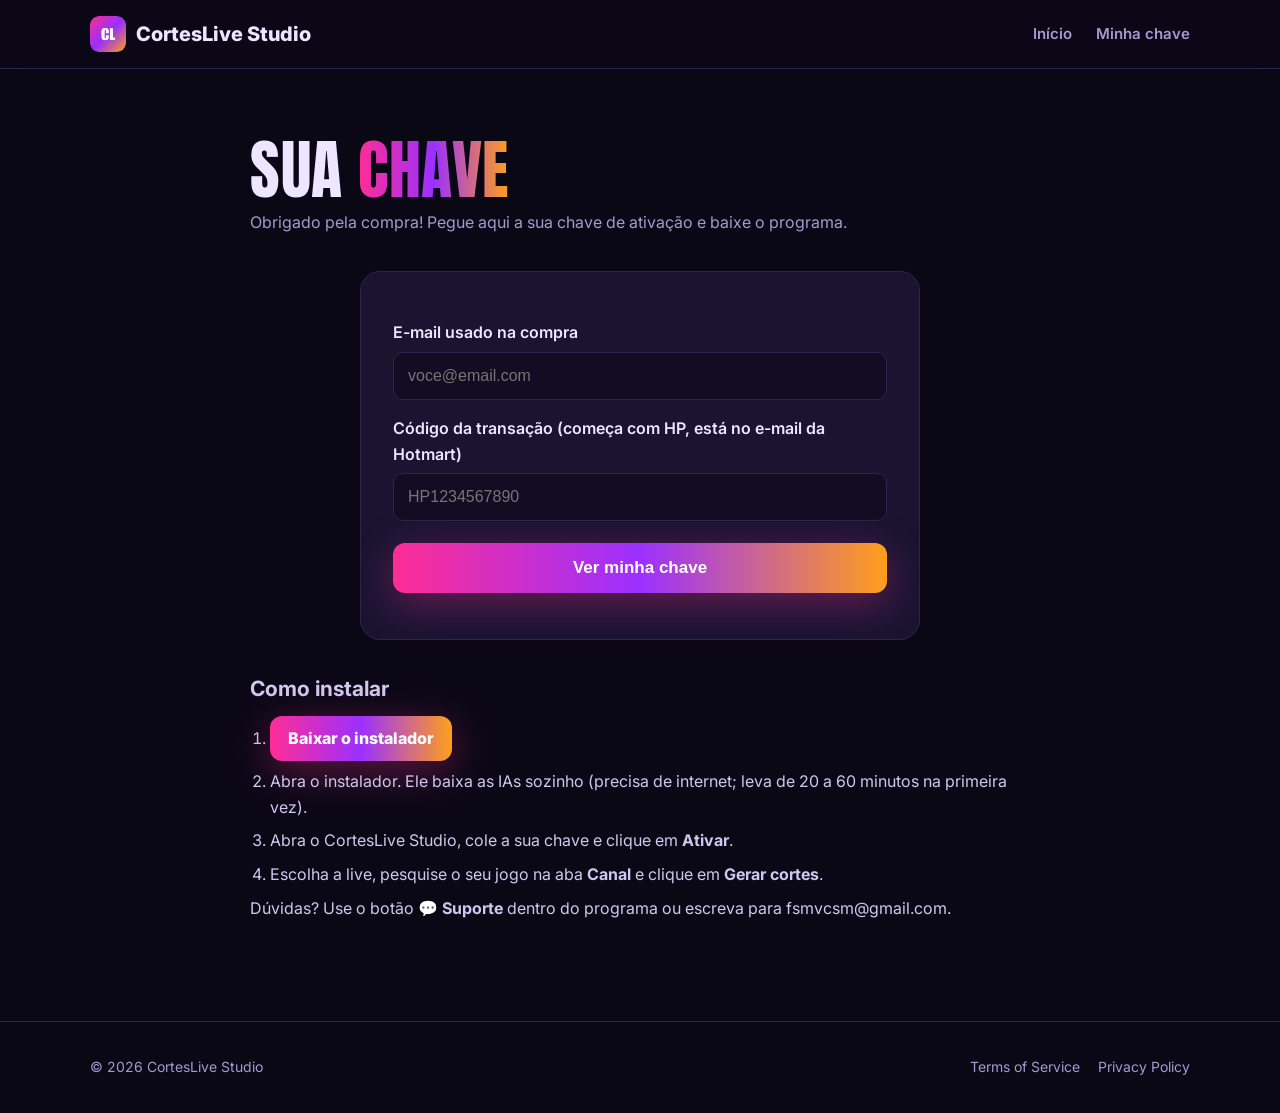
==== minha-chave.html @ 352e933e "Add files via upload" ====
<!doctype html>
<html lang="pt-BR">
<head>
<meta charset="utf-8">
<meta name="viewport" content="width=device-width, initial-scale=1">
<title>Sua chave · CortesLive Studio</title>
<link rel="icon" href="logo.png">
<link href="https://fonts.googleapis.com/css2?family=Anton&family=Inter:wght@400;600;800&display=swap" rel="stylesheet">
<link rel="stylesheet" href="style.css">
<style>
  .caixa { max-width: 560px; margin: 0 auto; background: var(--card); border: 1px solid var(--line); border-radius: 20px; padding: 32px; }
  .caixa label { display: block; font-weight: 600; margin: 16px 0 6px; }
  .caixa input { width: 100%; padding: 14px; border-radius: 10px; border: 1px solid var(--line); background: var(--bg2); color: var(--txt); font-size: 16px; }
  .caixa button { width: 100%; margin-top: 22px; border: 0; cursor: pointer; font-size: 17px; }
  .chave { margin-top: 22px; padding: 18px; border-radius: 12px; background: var(--bg2); border: 2px dashed var(--rosa);
           font: 400 28px 'Anton', Impact; letter-spacing: 2px; text-align: center; display: none; }
  .msg { margin-top: 14px; color: var(--sub); }
  .passos-c { margin-top: 26px; color: #cfc8ee; }
  .passos-c li { margin: 8px 0 8px 20px; }
</style>
</head>
<body>
<header><div class="wrap">
  <a class="marca" href="./"><img src="logo.png" alt="">CortesLive Studio</a>
  <nav><a href="./">Início</a><a href="minha-chave.html">Minha chave</a></nav>
</div></header>
<main class="doc">
  <h1>Sua <span style="background:var(--grad);-webkit-background-clip:text;background-clip:text;color:transparent">chave</span></h1>
  <p class="data">Obrigado pela compra! Pegue aqui a sua chave de ativação e baixe o programa.</p>
  <div class="caixa">
    <label for="email">E-mail usado na compra</label>
    <input id="email" type="email" placeholder="voce@email.com" autocomplete="email">
    <label for="trans">Código da transação (começa com HP, está no e-mail da Hotmart)</label>
    <input id="trans" placeholder="HP1234567890">
    <button class="bt pri" id="bt">Ver minha chave</button>
    <div class="chave" id="chave"></div>
    <p class="msg" id="msg"></p>
  </div>
  <div class="passos-c">
    <h2>Como instalar</h2>
    <ol>
      <li><a class="bt pri" style="display:inline-block;padding:10px 18px" href="https://corteslive.fsmvcsm.workers.dev/baixar/CortesLive-Studio-Setup.exe">Baixar o instalador</a></li>
      <li>Abra o instalador. Ele baixa as IAs sozinho (precisa de internet; leva de 20 a 60 minutos na primeira vez).</li>
      <li>Abra o CortesLive Studio, cole a sua chave e clique em <b>Ativar</b>.</li>
      <li>Escolha a live, pesquise o seu jogo na aba <b>Canal</b> e clique em <b>Gerar cortes</b>.</li>
    </ol>
    <p>Dúvidas? Use o botão <b>💬 Suporte</b> dentro do programa ou escreva para <a href="mailto:fsmvcsm@gmail.com">fsmvcsm@gmail.com</a>.</p>
  </div>
</main>
<script>
document.getElementById('bt').onclick = async () => {
  const msg = document.getElementById('msg'), box = document.getElementById('chave');
  msg.textContent = 'Procurando a sua compra…'; box.style.display = 'none';
  try {
    const r = await fetch('https://corteslive.fsmvcsm.workers.dev/minha-chave', {
      method: 'POST', headers: { 'Content-Type': 'application/json' },
      body: JSON.stringify({ email: document.getElementById('email').value, transacao: document.getElementById('trans').value })
    });
    const j = await r.json();
    if (j.ok) { box.textContent = j.chave; box.style.display = 'block'; msg.textContent = 'Copie a chave acima e cole no programa. Ela funciona em até 2 computadores.'; }
    else msg.textContent = j.erro || 'Não encontramos a compra.';
  } catch (e) { msg.textContent = 'Sem conexão. Tente de novo em instantes.'; }
};
</script>
<footer><div class="wrap"><span>© 2026 CortesLive Studio</span><span><a href="terms.html">Terms of Service</a><a href="privacy.html">Privacy Policy</a></span></div></footer>
</body>
</html>
---- style.css ----
:root {
  --bg: #0b0816; --bg2: #120d22; --card: #1a1430; --line: #2e2450;
  --txt: #ece6ff; --sub: #a39ad0; --rosa: #ff2d95; --roxo: #9b30ff; --lar: #ff9f1c;
  --grad: linear-gradient(90deg, var(--rosa), var(--roxo) 50%, var(--lar));
}
* { box-sizing: border-box; margin: 0; padding: 0; }
html { scroll-behavior: smooth; }
body { background: var(--bg); color: var(--txt); font: 16px/1.6 'Inter', system-ui, sans-serif; overflow-x: hidden; }
a { color: inherit; text-decoration: none; }
.wrap { max-width: 1140px; margin: 0 auto; padding: 0 20px; }

/* topo */
header { position: sticky; top: 0; z-index: 10; background: rgba(11, 8, 22, .82); backdrop-filter: blur(12px); border-bottom: 1px solid var(--line); }
header .wrap { display: flex; align-items: center; justify-content: space-between; height: 68px; }
.marca { display: flex; align-items: center; gap: 10px; font: 800 20px 'Inter'; }
.marca img { width: 36px; height: 36px; border-radius: 9px; }
nav a { margin-left: 24px; color: var(--sub); font-weight: 600; font-size: 15px; transition: color .2s; }
nav a:hover { color: #fff; }

/* capa */
.capa { position: relative; padding: 90px 0 70px; overflow: hidden; }
.capa::before { content: ""; position: absolute; inset: -30% -10% auto; height: 120%;
  background: radial-gradient(closest-side, rgba(255, 45, 149, .28), transparent 70%) 15% 30% / 60% 60% no-repeat,
              radial-gradient(closest-side, rgba(155, 48, 255, .30), transparent 70%) 85% 20% / 60% 70% no-repeat,
              radial-gradient(closest-side, rgba(255, 159, 28, .18), transparent 70%) 60% 90% / 50% 50% no-repeat; z-index: -1; }
.capa .wrap { display: grid; grid-template-columns: 1.1fr .9fr; gap: 48px; align-items: center; }
.selo { display: inline-block; padding: 6px 14px; border: 1px solid var(--line); border-radius: 999px; color: var(--sub); font-size: 13px; font-weight: 600; margin-bottom: 18px; }
h1 { font: 400 clamp(44px, 7vw, 82px)/.98 'Anton', Impact, sans-serif; letter-spacing: .5px; text-transform: uppercase; }
h1 span { background: var(--grad); -webkit-background-clip: text; background-clip: text; color: transparent; }
.capa p { color: var(--sub); font-size: 19px; margin: 22px 0 32px; max-width: 540px; }
.botoes { display: flex; gap: 14px; flex-wrap: wrap; }
.bt { display: inline-block; padding: 15px 26px; border-radius: 12px; font-weight: 800; }
.bt.pri { background: var(--grad); color: #fff; box-shadow: 0 10px 40px rgba(255, 45, 149, .35); }
.bt.sec { border: 1px solid var(--line); color: var(--txt); }
.bt:hover { transform: translateY(-2px); }
.bt { transition: transform .2s; }

.celulares { position: relative; height: 560px; }
.cel { position: absolute; width: 250px; border-radius: 28px; padding: 6px; background: var(--grad); box-shadow: 0 30px 80px rgba(0, 0, 0, .6); }
.cel img { display: block; width: 100%; border-radius: 23px; }
.cel.a { left: 0; top: 40px; transform: rotate(-7deg); }
.cel.b { right: 10px; top: 0; transform: rotate(5deg); z-index: 2; }

/* números */
.numeros { border-block: 1px solid var(--line); background: var(--bg2); }
.numeros .wrap { display: grid; grid-template-columns: repeat(4, 1fr); text-align: center; padding: 34px 20px; }
.numeros b { display: block; font: 400 40px 'Anton', Impact; background: var(--grad); -webkit-background-clip: text; background-clip: text; color: transparent; }
.numeros span { color: var(--sub); font-size: 14px; }

/* seções */
section { padding: 90px 0; }
.titulo-sec { text-align: center; margin-bottom: 50px; }
.titulo-sec h2 { font: 400 clamp(34px, 5vw, 52px)/1.05 'Anton', Impact; text-transform: uppercase; }
.titulo-sec p { color: var(--sub); margin-top: 12px; font-size: 18px; }
.grade { display: grid; grid-template-columns: repeat(3, 1fr); gap: 20px; }
.card { background: var(--card); border: 1px solid var(--line); border-radius: 18px; padding: 28px; transition: border-color .2s, transform .2s; }
.card:hover { border-color: var(--rosa); transform: translateY(-4px); }
.card .ic { width: 48px; height: 48px; border-radius: 12px; display: grid; place-items: center; font-size: 24px; background: linear-gradient(135deg, rgba(255,45,149,.25), rgba(155,48,255,.25)); margin-bottom: 16px; }
.card h3 { font-size: 19px; margin-bottom: 8px; }
.card p { color: var(--sub); font-size: 15px; }

.passos { counter-reset: p; display: grid; grid-template-columns: repeat(4, 1fr); gap: 20px; }
.passo { position: relative; padding: 26px; border-radius: 18px; background: var(--bg2); border: 1px solid var(--line); }
.passo::before { counter-increment: p; content: counter(p); font: 400 46px 'Anton', Impact; background: var(--grad); -webkit-background-clip: text; background-clip: text; color: transparent; }
.passo h3 { margin: 6px 0; font-size: 18px; }
.passo p { color: var(--sub); font-size: 15px; }

.galeria { display: grid; grid-template-columns: repeat(4, 1fr); gap: 18px; }
.galeria img { width: 100%; border-radius: 18px; border: 2px solid var(--line); transition: transform .25s, border-color .25s; }
.galeria img:hover { transform: scale(1.03); border-color: var(--roxo); }

.cta { text-align: center; background: radial-gradient(closest-side, rgba(155,48,255,.25), transparent) center / 80% 100% no-repeat; }
.cta h2 { font: 400 clamp(34px, 5vw, 56px)/1.05 'Anton', Impact; text-transform: uppercase; }
.cta p { color: var(--sub); margin: 16px 0 30px; font-size: 18px; }

footer { border-top: 1px solid var(--line); padding: 34px 0; color: var(--sub); font-size: 14px; }
footer .wrap { display: flex; justify-content: space-between; flex-wrap: wrap; gap: 14px; }
footer a { margin-left: 18px; }
footer a:hover { color: #fff; }

/* páginas de texto */
.doc { max-width: 820px; margin: 0 auto; padding: 70px 20px 90px; }
.doc h1 { font-size: clamp(40px, 6vw, 64px); margin-bottom: 8px; }
.doc .data { color: var(--sub); margin-bottom: 36px; }
.doc h2 { font-size: 21px; margin: 32px 0 10px; }
.doc p, .doc li { color: #cfc8ee; margin-bottom: 10px; }
.doc ul { padding-left: 22px; }
.doc hr { border: 0; border-top: 1px solid var(--line); margin: 50px 0; }
.doc .lingua { display: inline-block; padding: 4px 12px; border-radius: 999px; background: var(--card); border: 1px solid var(--line); color: var(--sub); font-size: 13px; font-weight: 700; margin-bottom: 14px; }

@media (max-width: 900px) {
  .capa .wrap, .grade, .passos { grid-template-columns: 1fr; }
  .celulares { height: 470px; max-width: 420px; margin: 0 auto; width: 100%; }
  .cel { width: 200px; }
  .galeria { grid-template-columns: repeat(2, 1fr); }
  .numeros .wrap { grid-template-columns: repeat(2, 1fr); gap: 20px; }
  nav a:not(:last-child) { display: none; }
}
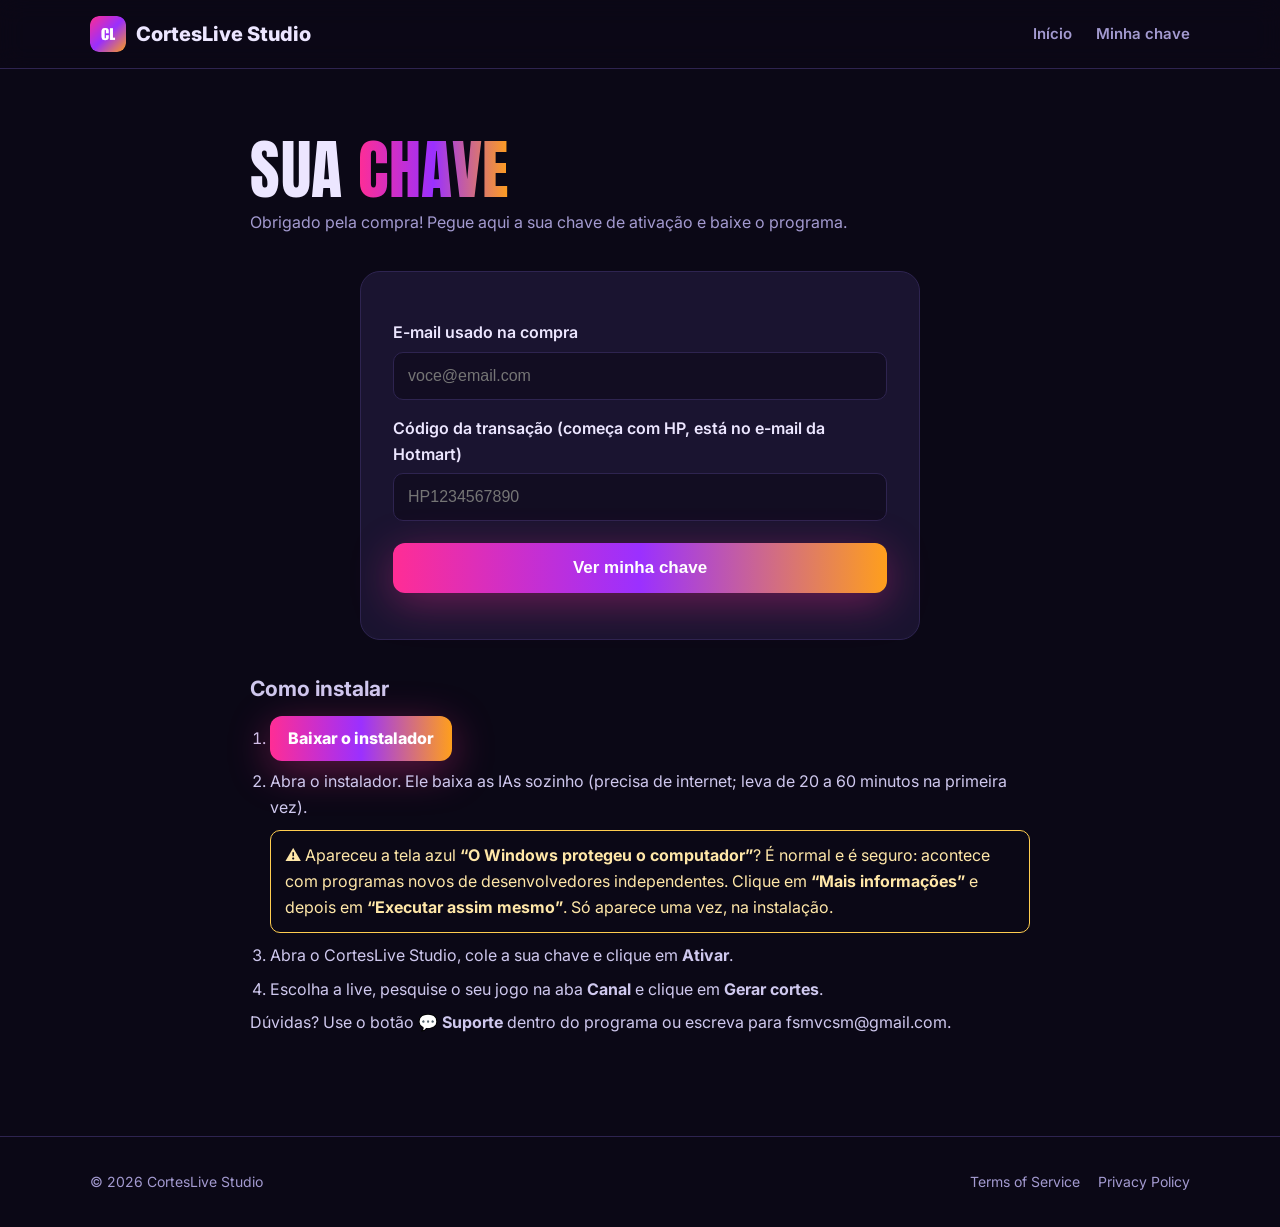
==== commit 44442df6: "Site: aviso da tela azul do Windows" ====
--- a/minha-chave.html
+++ b/minha-chave.html
@@ -40,7 +40,12 @@
     <h2>Como instalar</h2>
     <ol>
       <li><a class="bt pri" style="display:inline-block;padding:10px 18px" href="https://corteslive.fsmvcsm.workers.dev/baixar/CortesLive-Studio-Setup.exe">Baixar o instalador</a></li>
-      <li>Abra o instalador. Ele baixa as IAs sozinho (precisa de internet; leva de 20 a 60 minutos na primeira vez).</li>
+      <li>Abra o instalador. Ele baixa as IAs sozinho (precisa de internet; leva de 20 a 60 minutos na primeira vez).
+        <div style="margin:10px 0;padding:12px 14px;border:1px solid #FFCD50;border-radius:10px;color:#FFE7A8">
+          ⚠ Apareceu a tela azul <b>“O Windows protegeu o computador”</b>? É normal e é seguro: acontece com
+          programas novos de desenvolvedores independentes. Clique em <b>“Mais informações”</b> e depois em
+          <b>“Executar assim mesmo”</b>. Só aparece uma vez, na instalação.
+        </div></li>
       <li>Abra o CortesLive Studio, cole a sua chave e clique em <b>Ativar</b>.</li>
       <li>Escolha a live, pesquise o seu jogo na aba <b>Canal</b> e clique em <b>Gerar cortes</b>.</li>
     </ol>
@@ -48,6 +53,14 @@
   </div>
 </main>
 <script>
+// vindo da página de obrigado da Hotmart: preenche o que a Hotmart mandar no link
+(() => {
+  const q = new URLSearchParams(location.search);
+  const t = q.get('transaction') || q.get('transacao') || q.get('hottok_transaction') || '';
+  const e = q.get('email') || q.get('buyer_email') || '';
+  if (/^HP/i.test(t)) document.getElementById('trans').value = t.toUpperCase();
+  if (e.includes('@')) document.getElementById('email').value = e;
+})();
 document.getElementById('bt').onclick = async () => {
   const msg = document.getElementById('msg'), box = document.getElementById('chave');
   msg.textContent = 'Procurando a sua compra…'; box.style.display = 'none';
@@ -58,7 +71,7 @@
     });
     const j = await r.json();
     if (j.ok) { box.textContent = j.chave; box.style.display = 'block'; msg.textContent = 'Copie a chave acima e cole no programa. Ela funciona em até 2 computadores.'; }
-    else msg.textContent = j.erro || 'Não encontramos a compra.';
+    else msg.textContent = (j.erro || 'Não encontramos a compra.') + ' Se você acabou de pagar, espere 1 minuto e tente de novo (no boleto e no Pix pode levar mais, até o pagamento ser aprovado).';
   } catch (e) { msg.textContent = 'Sem conexão. Tente de novo em instantes.'; }
 };
 </script>
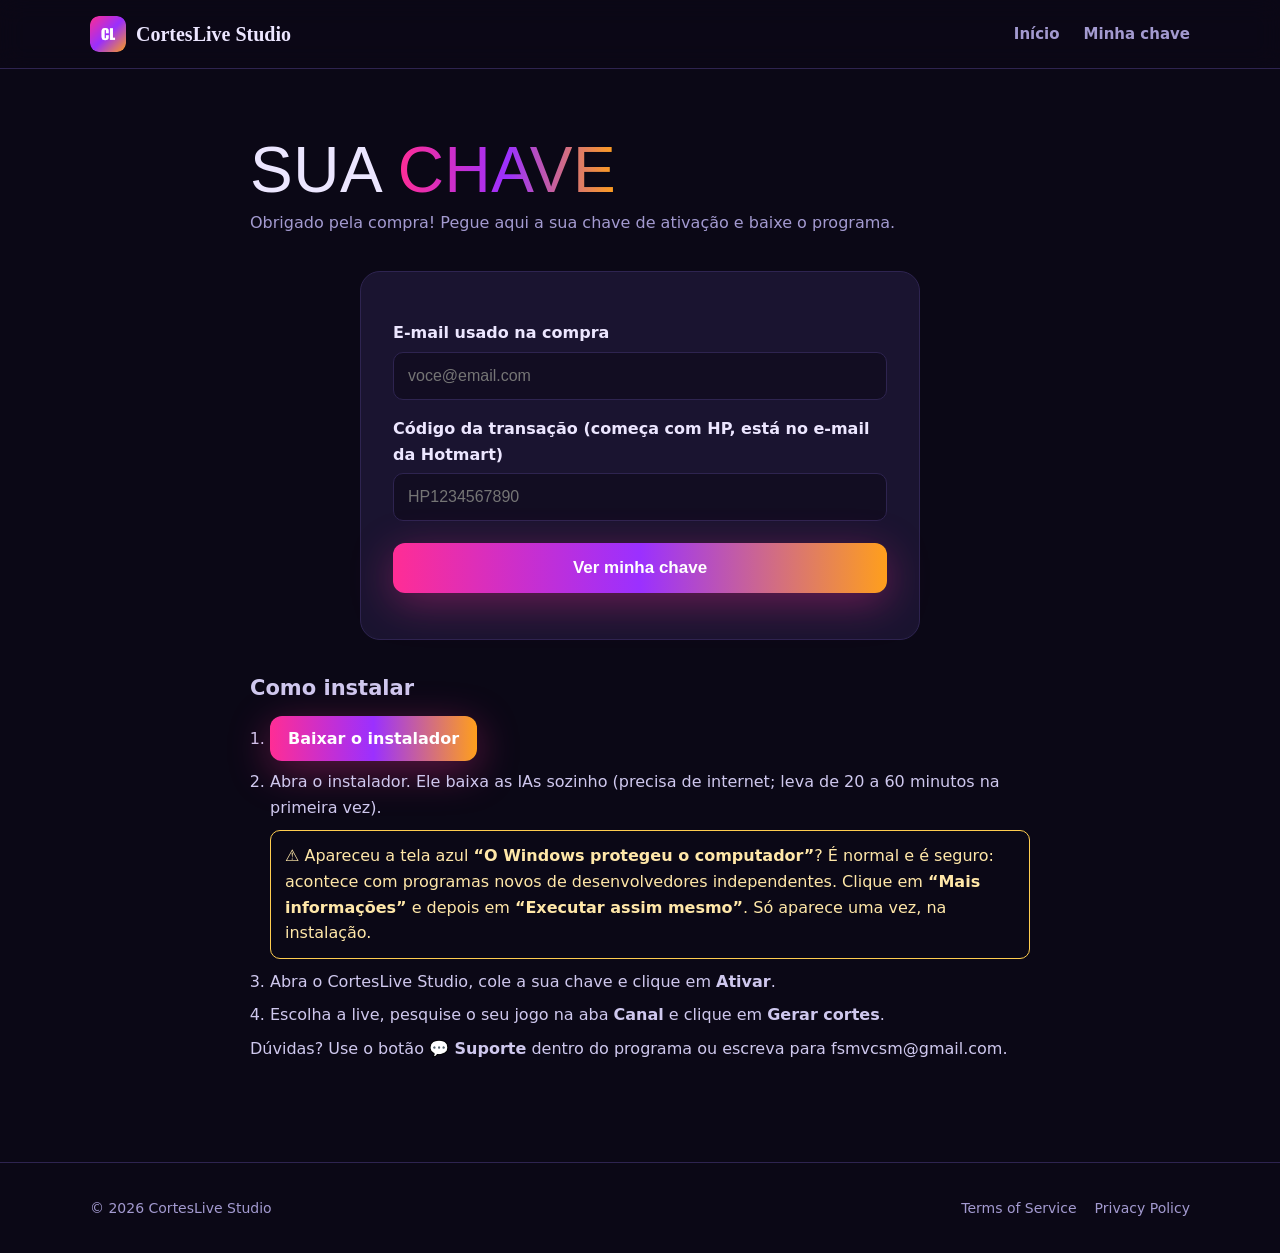
==== commit 13773173: "Protecao do site (CSP)" ====
--- a/minha-chave.html
+++ b/minha-chave.html
@@ -3,6 +3,8 @@
 <head>
 <meta charset="utf-8">
 <meta name="viewport" content="width=device-width, initial-scale=1">
+<meta http-equiv="Content-Security-Policy" content="default-src 'self'; script-src 'self' 'unsafe-inline'; style-src 'self' 'unsafe-inline' https://fonts.googleapis.com; font-src https://fonts.gstatic.com; img-src 'self' data:; connect-src https://corteslive.fsmvcsm.workers.dev; frame-src 'none'; object-src 'none'; base-uri 'self'">
+<meta name="referrer" content="no-referrer">
 <title>Sua chave · CortesLive Studio</title>
 <link rel="icon" href="logo.png">
 <link href="https://fonts.googleapis.com/css2?family=Anton&family=Inter:wght@400;600;800&display=swap" rel="stylesheet">
